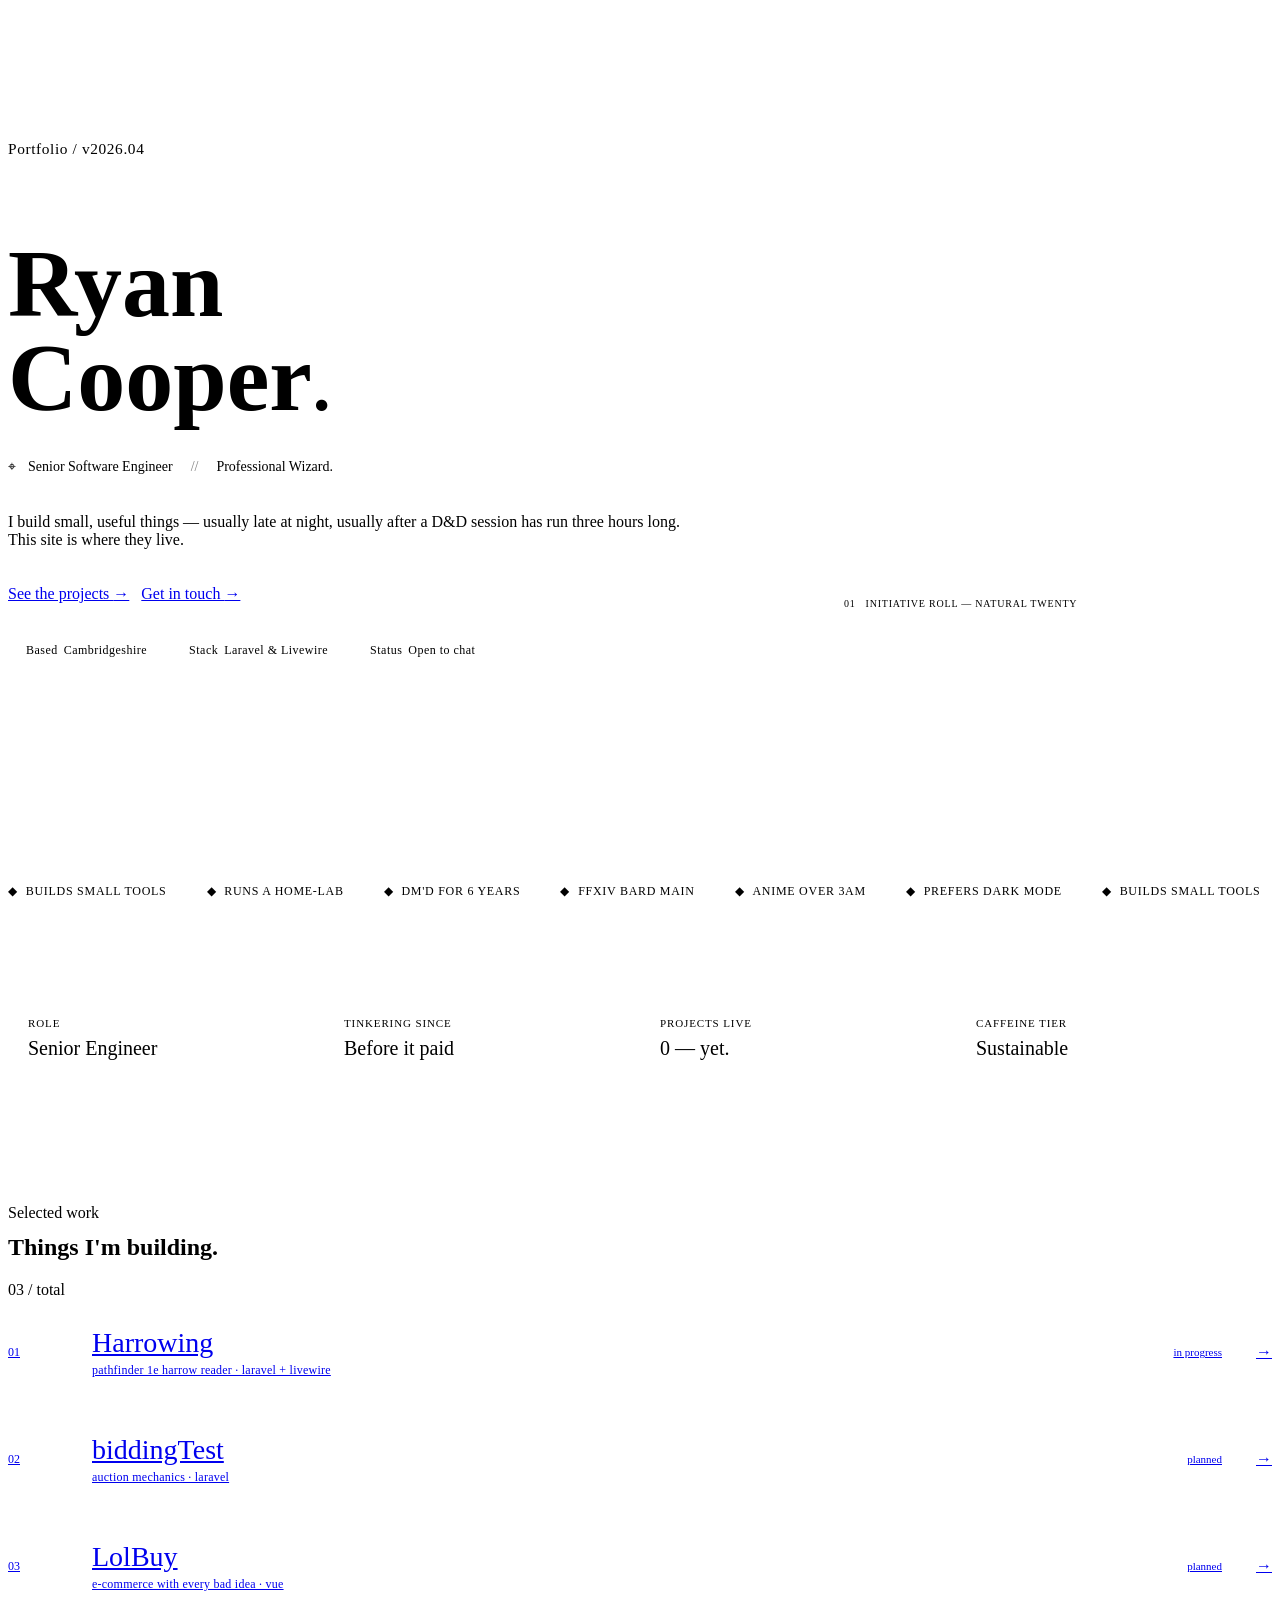
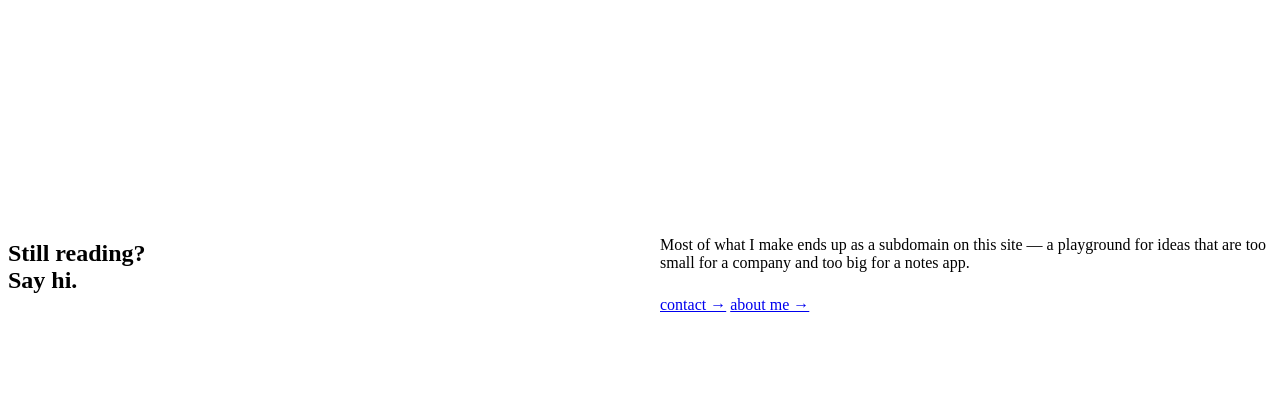
==== index.html @ 0d0686a1 "initial commit" ====
<!doctype html>
<html lang="en">
<head>
<meta charset="utf-8" />
<meta name="viewport" content="width=device-width, initial-scale=1" />
<title>Ryan Cooper — Senior Software Engineer</title>
<link rel="preconnect" href="https://fonts.googleapis.com">
<link rel="preconnect" href="https://fonts.gstatic.com" crossorigin>
<link href="https://fonts.googleapis.com/css2?family=Space+Grotesk:wght@400;500;600&family=Inter:wght@300;400;500&family=JetBrains+Mono:wght@300;400;500&family=Instrument+Serif&family=DM+Sans:wght@400;500;600&display=swap" rel="stylesheet">
<link rel="stylesheet" href="assets/styles.css" />
<style>
  /* ---------- Hero ---------- */
  .hero {
    position: relative;
    padding-top: 40px;
    padding-bottom: 80px;
    min-height: 78vh;
    display: grid;
    grid-template-columns: 1.3fr 1fr;
    gap: 64px;
    align-items: center;
    border-top: 0;
  }
  @media (max-width: 900px) {
    .hero { grid-template-columns: 1fr; gap: 32px; min-height: auto; }
  }
  .hero-copy .line-one {
    display: block;
    font-size: clamp(14px, 1.2vw, 16px);
    font-family: var(--font-mono);
    color: var(--fg-mute);
    margin-bottom: 16px;
    letter-spacing: 0.04em;
  }
  .hero h1 {
    font-size: clamp(48px, 7.5vw, 104px);
    line-height: 0.98;
    margin-bottom: 24px;
  }
  .hero h1 .accent { color: var(--accent); font-style: italic; font-weight: 400; }
  .hero .tag-line {
    font-family: var(--font-mono);
    font-size: 14px;
    color: var(--fg-dim);
    margin-bottom: 28px;
    padding: 10px 0;
    border-top: 1px solid var(--line-soft);
    border-bottom: 1px solid var(--line-soft);
    display: flex;
    gap: 12px;
    align-items: center;
  }
  .hero .tag-line::before {
    content: "⌖";
    color: var(--accent);
  }
  .hero .meta {
    display: flex;
    gap: 24px;
    flex-wrap: wrap;
    font-family: var(--font-mono);
    font-size: 12px;
    color: var(--fg-mute);
    letter-spacing: 0.04em;
    margin-top: 40px;
  }
  .hero .meta span { display: flex; gap: 6px; }
  .hero .meta span em { color: var(--fg); font-style: normal; }
  .hero .meta span::before {
    content: "";
    width: 6px;
    height: 6px;
    background: var(--accent);
    border-radius: 50%;
    align-self: center;
    margin-right: 6px;
  }

  .hero-cta { display: flex; gap: 12px; margin-top: 36px; flex-wrap: wrap; }

  /* ---------- Hero art stage ---------- */
  .hero-art {
    position: relative;
    aspect-ratio: 1 / 1;
    width: 100%;
    max-width: 440px;
    justify-self: end;
    border: 1px solid var(--line-soft);
    background:
      repeating-linear-gradient(0deg, transparent 0 39px, var(--line-soft) 39px 40px),
      repeating-linear-gradient(90deg, transparent 0 39px, var(--line-soft) 39px 40px);
  }
  @media (max-width: 900px) {
    .hero-art { justify-self: start; max-width: 360px; }
  }
  .hero-art .corner {
    position: absolute;
    width: 12px; height: 12px;
    border: 1px solid var(--accent);
  }
  .hero-art .corner.tl { top: -1px; left: -1px; border-right: 0; border-bottom: 0; }
  .hero-art .corner.tr { top: -1px; right: -1px; border-left: 0; border-bottom: 0; }
  .hero-art .corner.bl { bottom: -1px; left: -1px; border-right: 0; border-top: 0; }
  .hero-art .corner.br { bottom: -1px; right: -1px; border-left: 0; border-top: 0; }
  .hero-art svg { width: 100%; height: 100%; display: block; }
  .hero-art .art-label {
    position: absolute;
    bottom: 10px; left: 12px;
    font-family: var(--font-mono);
    font-size: 10px;
    color: var(--fg-mute);
    letter-spacing: 0.08em;
    text-transform: uppercase;
  }
  .hero-art .art-label em { color: var(--accent); font-style: normal; }

  /* ---------- Snippet strip ---------- */
  .strip {
    display: flex;
    gap: 0;
    margin-top: 40px;
    border-top: 1px solid var(--line-soft);
    border-bottom: 1px solid var(--line-soft);
    overflow: hidden;
    position: relative;
  }
  .strip-track {
    display: flex;
    gap: 40px;
    padding: 14px 0;
    animation: scroll 40s linear infinite;
    font-family: var(--font-mono);
    font-size: 12px;
    color: var(--fg-mute);
    letter-spacing: 0.06em;
    text-transform: uppercase;
    white-space: nowrap;
  }
  .strip-track span em {
    color: var(--accent);
    font-style: normal;
    margin-right: 8px;
  }
  @keyframes scroll {
    from { transform: translateX(0); }
    to { transform: translateX(-50%); }
  }

  /* ---------- Summary grid ---------- */
  .summary {
    display: grid;
    grid-template-columns: repeat(4, 1fr);
    gap: 0;
    margin-top: 80px;
    border-top: 1px solid var(--line-soft);
  }
  @media (max-width: 800px) {
    .summary { grid-template-columns: repeat(2, 1fr); }
  }
  .summary-cell {
    padding: 24px 20px;
    border-right: 1px solid var(--line-soft);
  }
  .summary-cell:last-child { border-right: 0; }
  @media (max-width: 800px) {
    .summary-cell:nth-child(2) { border-right: 0; }
    .summary-cell:nth-child(1), .summary-cell:nth-child(2) { border-bottom: 1px solid var(--line-soft); }
  }
  .summary-cell .k {
    font-family: var(--font-mono);
    font-size: 11px;
    color: var(--fg-mute);
    letter-spacing: 0.08em;
    text-transform: uppercase;
    margin-bottom: 8px;
  }
  .summary-cell .v {
    font-family: var(--font-display);
    font-size: 20px;
    color: var(--fg);
  }
  .summary-cell .v em { color: var(--accent); font-style: normal; }

  /* ---------- Featured projects teaser ---------- */
  .featured { margin-top: 120px; }
  .project-row {
    display: grid;
    grid-template-columns: 60px 1fr auto auto;
    gap: 24px;
    align-items: center;
    padding: 28px 0;
    border-top: 1px solid var(--line-soft);
    transition: padding 0.25s, background 0.25s;
    cursor: pointer;
  }
  .project-row:last-child { border-bottom: 1px solid var(--line-soft); }
  .project-row:hover { padding-left: 12px; padding-right: 12px; background: var(--bg-elev); }
  .project-row .num {
    font-family: var(--font-mono);
    font-size: 12px;
    color: var(--fg-mute);
  }
  .project-row .title {
    font-family: var(--font-display);
    font-size: clamp(20px, 2.4vw, 28px);
    font-weight: 500;
    color: var(--fg);
  }
  .project-row .title small {
    display: block;
    font-family: var(--font-mono);
    font-size: 12px;
    color: var(--fg-mute);
    font-weight: 400;
    margin-top: 4px;
    letter-spacing: 0.02em;
  }
  .project-row .status {
    font-family: var(--font-mono);
    font-size: 11px;
    color: var(--fg-dim);
    padding: 4px 10px;
    border: 1px solid var(--line);
  }
  .project-row .status.live { color: var(--accent); border-color: var(--accent); }
  .project-row .arrow {
    font-family: var(--font-mono);
    color: var(--fg-mute);
    transition: transform 0.2s, color 0.2s;
  }
  .project-row:hover .arrow { color: var(--accent); transform: translateX(6px); }
  @media (max-width: 700px) {
    .project-row { grid-template-columns: 40px 1fr; }
    .project-row .status, .project-row .arrow { display: none; }
  }

  /* ---------- Closing ---------- */
  .closer {
    margin-top: 120px;
    padding: 80px 0;
    border-top: 1px solid var(--line-soft);
    display: grid;
    grid-template-columns: 1fr 1fr;
    gap: 40px;
    align-items: end;
  }
  @media (max-width: 700px) { .closer { grid-template-columns: 1fr; } }
  .closer h2 { max-width: 14ch; }
  .closer .right { color: var(--fg-dim); }
  .closer .right p { margin-bottom: 24px; }

  /* ---------- Cursor dice follower ---------- */
  .cursor-dice {
    position: fixed;
    pointer-events: none;
    width: 32px; height: 32px;
    z-index: 40;
    opacity: 0;
    transition: opacity 0.3s;
    mix-blend-mode: difference;
  }
  .cursor-dice.visible { opacity: 0.8; }
</style>
</head>
<body>

<div id="nav-slot"></div>

<main class="shell">
  <section class="hero">
    <div class="hero-copy">
      <span class="line-one">Portfolio / v2026.04</span>
      <h1>
        Ryan<br/>
        Cooper<span class="accent">.</span>
      </h1>
      <div class="tag-line">
        Senior Software Engineer <span style="opacity:0.5; margin: 0 6px;">//</span> Professional Wizard.
      </div>
      <p class="lead">
        I build small, useful things — usually late at night, usually after a D&amp;D session
        has run three hours long. This site is where they live.
      </p>
      <div class="hero-cta">
        <a href="projects.html" class="btn primary">
          See the projects <span class="arrow">→</span>
        </a>
        <a href="contact.html" class="btn">
          Get in touch <span class="arrow">→</span>
        </a>
      </div>

      <div class="meta">
        <span>Based <em>Cambridgeshire</em></span>
        <span>Stack <em>Laravel &amp; Livewire</em></span>
        <span>Status <em>Open to chat</em></span>
      </div>
    </div>

    <div class="hero-art" id="hero-art">
      <span class="corner tl"></span><span class="corner tr"></span>
      <span class="corner bl"></span><span class="corner br"></span>
      <svg viewBox="0 0 400 400" id="hero-svg"></svg>
      <div class="art-label">
        <em>01</em> &nbsp; initiative roll — natural twenty
      </div>
    </div>
  </section>

  <div class="strip">
    <div class="strip-track">
      <span><em>◆</em>Builds small tools</span>
      <span><em>◆</em>Runs a home-lab</span>
      <span><em>◆</em>DM'd for 6 years</span>
      <span><em>◆</em>FFXIV bard main</span>
      <span><em>◆</em>Anime over 3AM</span>
      <span><em>◆</em>Prefers dark mode</span>
      <span><em>◆</em>Builds small tools</span>
      <span><em>◆</em>Runs a home-lab</span>
      <span><em>◆</em>DM'd for 6 years</span>
      <span><em>◆</em>FFXIV bard main</span>
      <span><em>◆</em>Anime over 3AM</span>
      <span><em>◆</em>Prefers dark mode</span>
    </div>
  </div>

  <div class="summary">
    <div class="summary-cell">
      <div class="k">Role</div>
      <div class="v">Senior Engineer</div>
    </div>
    <div class="summary-cell">
      <div class="k">Tinkering since</div>
      <div class="v">Before it paid</div>
    </div>
    <div class="summary-cell">
      <div class="k">Projects live</div>
      <div class="v"><em>0</em> — yet.</div>
    </div>
    <div class="summary-cell">
      <div class="k">Caffeine tier</div>
      <div class="v">Sustainable</div>
    </div>
  </div>

  <div class="featured">
    <div class="section-head">
      <div>
        <span class="kicker">Selected work</span>
        <h2 style="margin-top: 12px;">Things I'm building.</h2>
      </div>
      <div class="index">03 / total</div>
    </div>

    <a href="projects.html#harrowing" class="project-row">
      <div class="num">01</div>
      <div class="title">Harrowing<small>pathfinder 1e harrow reader · laravel + livewire</small></div>
      <div class="status">in progress</div>
      <div class="arrow">→</div>
    </a>
    <a href="projects.html#bidding" class="project-row">
      <div class="num">02</div>
      <div class="title">biddingTest<small>auction mechanics · laravel</small></div>
      <div class="status">planned</div>
      <div class="arrow">→</div>
    </a>
    <a href="projects.html#lolbuy" class="project-row">
      <div class="num">03</div>
      <div class="title">LolBuy<small>e-commerce with every bad idea · vue</small></div>
      <div class="status">planned</div>
      <div class="arrow">→</div>
    </a>
  </div>

  <div class="closer">
    <h2>Still reading? Say hi.</h2>
    <div class="right">
      <p>
        Most of what I make ends up as a subdomain on this site — a playground for ideas
        that are too small for a company and too big for a notes app.
      </p>
      <div class="row">
        <a href="contact.html" class="btn">contact →</a>
        <a href="about.html" class="btn">about me →</a>
      </div>
    </div>
  </div>
</main>

<div id="footer-slot"></div>

<aside id="tweaks-panel" class="tweaks" aria-label="Tweaks"></aside>
<div id="cursor-dice" class="cursor-dice"></div>

<script src="assets/shared.js"></script>
<script src="assets/hero.js"></script>
<script>
  mountLayout('home');
</script>
</body>
</html>
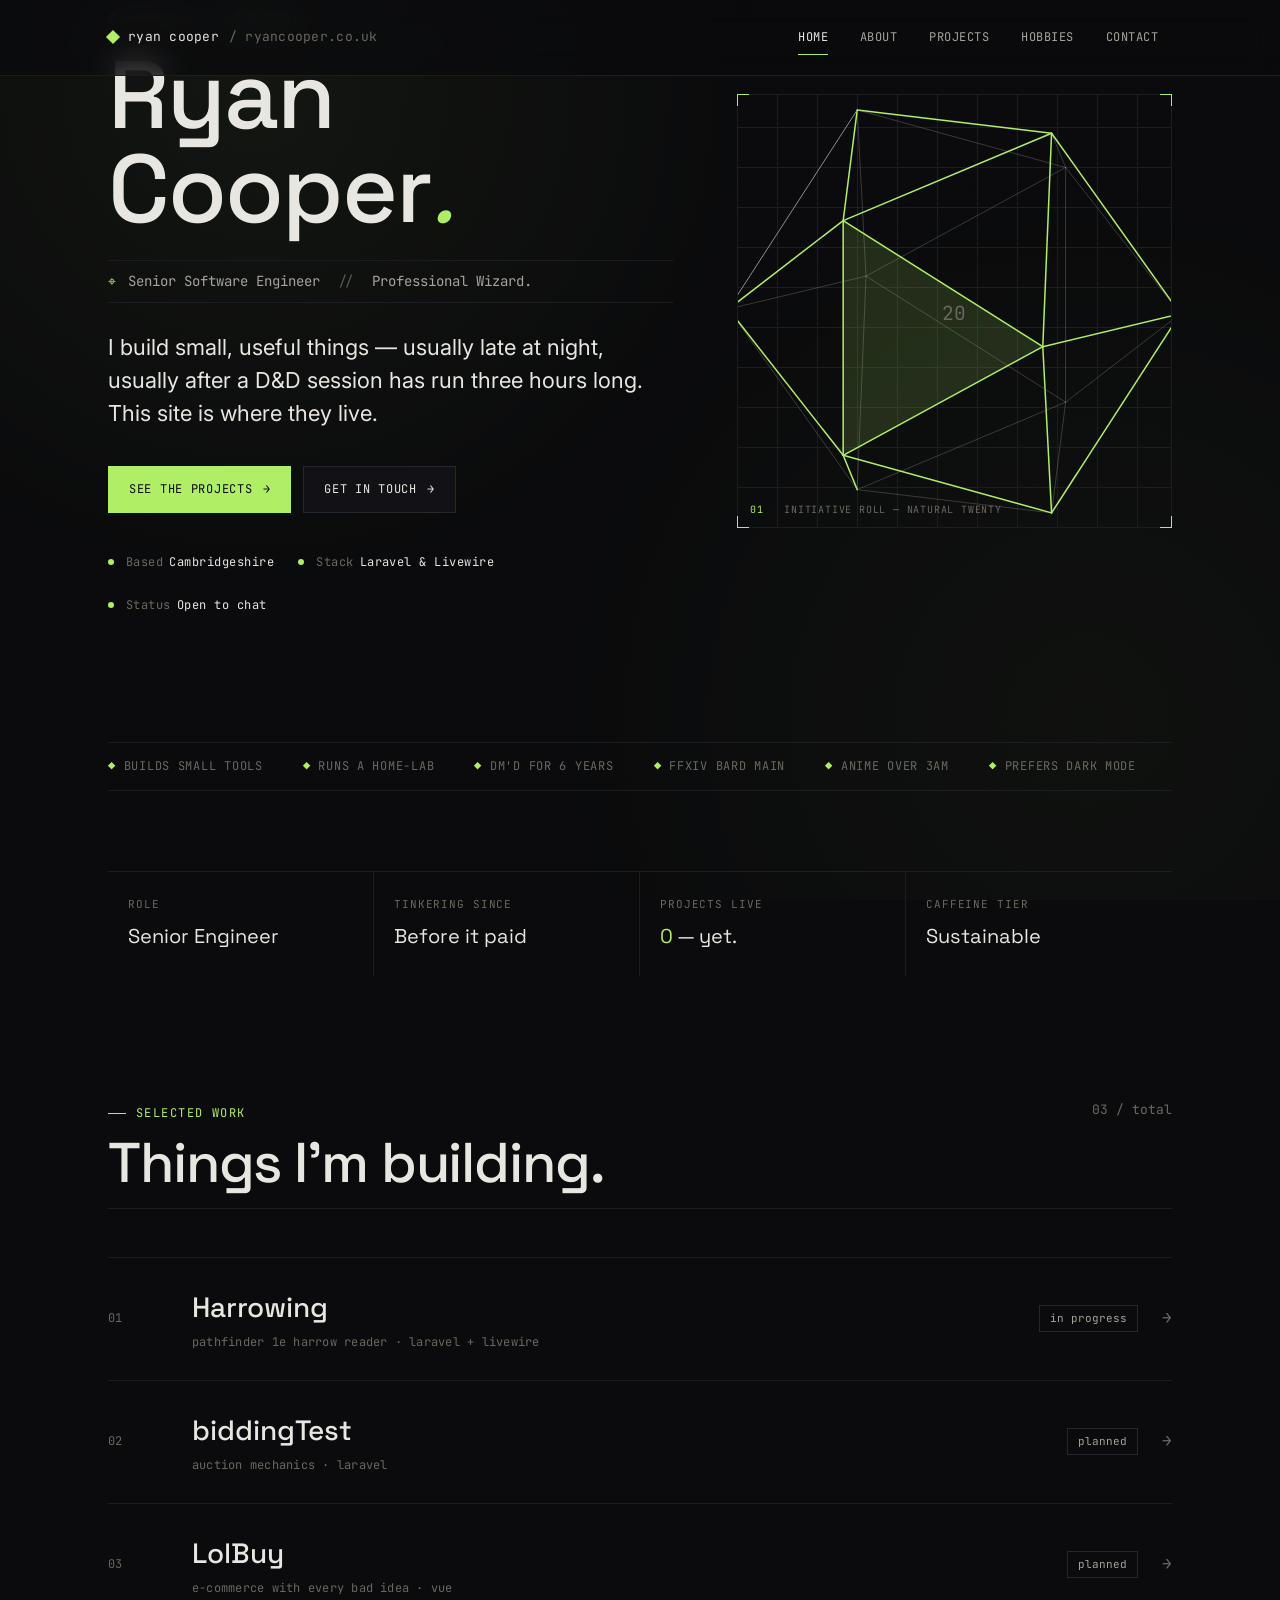
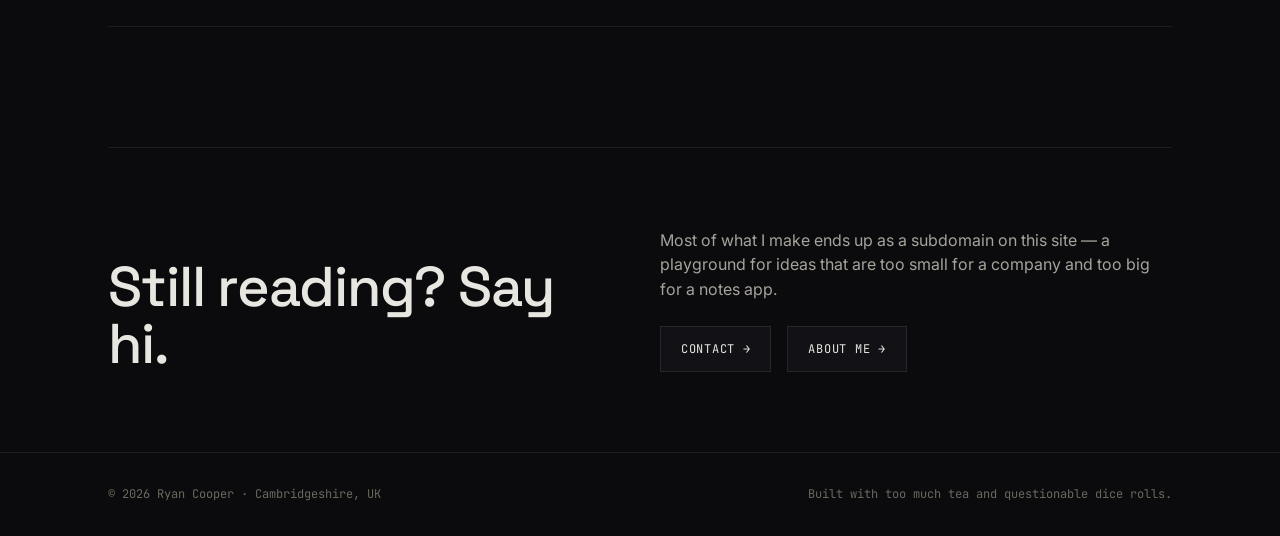
==== commit 0270f1dd: "removing configurable mess and tweaking paths" ====
--- a/index.html
+++ b/index.html
@@ -6,10 +6,9 @@
 <title>Ryan Cooper — Senior Software Engineer</title>
 <link rel="preconnect" href="https://fonts.googleapis.com">
 <link rel="preconnect" href="https://fonts.gstatic.com" crossorigin>
-<link href="https://fonts.googleapis.com/css2?family=Space+Grotesk:wght@400;500;600&family=Inter:wght@300;400;500&family=JetBrains+Mono:wght@300;400;500&family=Instrument+Serif&family=DM+Sans:wght@400;500;600&display=swap" rel="stylesheet">
-<link rel="stylesheet" href="assets/styles.css" />
+<link href="https://fonts.googleapis.com/css2?family=Space+Grotesk:wght@400;500;600&family=Inter:wght@300;400;500&family=JetBrains+Mono:wght@300;400;500&display=swap" rel="stylesheet">
+<link rel="stylesheet" href="styles.css" />
 <style>
-  /* ---------- Hero ---------- */
   .hero {
     position: relative;
     padding-top: 40px;
@@ -78,7 +77,6 @@
 
   .hero-cta { display: flex; gap: 12px; margin-top: 36px; flex-wrap: wrap; }
 
-  /* ---------- Hero art stage ---------- */
   .hero-art {
     position: relative;
     aspect-ratio: 1 / 1;
@@ -114,7 +112,6 @@
   }
   .hero-art .art-label em { color: var(--accent); font-style: normal; }
 
-  /* ---------- Snippet strip ---------- */
   .strip {
     display: flex;
     gap: 0;
@@ -146,7 +143,6 @@
     to { transform: translateX(-50%); }
   }
 
-  /* ---------- Summary grid ---------- */
   .summary {
     display: grid;
     grid-template-columns: repeat(4, 1fr);
@@ -181,7 +177,6 @@
   }
   .summary-cell .v em { color: var(--accent); font-style: normal; }
 
-  /* ---------- Featured projects teaser ---------- */
   .featured { margin-top: 120px; }
   .project-row {
     display: grid;
@@ -234,7 +229,6 @@
     .project-row .status, .project-row .arrow { display: none; }
   }
 
-  /* ---------- Closing ---------- */
   .closer {
     margin-top: 120px;
     padding: 80px 0;
@@ -249,7 +243,6 @@
   .closer .right { color: var(--fg-dim); }
   .closer .right p { margin-bottom: 24px; }
 
-  /* ---------- Cursor dice follower ---------- */
   .cursor-dice {
     position: fixed;
     pointer-events: none;
@@ -389,11 +382,10 @@
 
 <div id="footer-slot"></div>
 
-<aside id="tweaks-panel" class="tweaks" aria-label="Tweaks"></aside>
 <div id="cursor-dice" class="cursor-dice"></div>
 
-<script src="assets/shared.js"></script>
-<script src="assets/hero.js"></script>
+<script src="shared.js"></script>
+<script src="hero.js"></script>
 <script>
   mountLayout('home');
 </script>
--- a/styles.css
+++ b/styles.css
@@ -0,0 +1,258 @@
+:root {
+  --bg: #0b0b0d;
+  --bg-elev: #121216;
+  --bg-elev-2: #17171c;
+  --line: #26262d;
+  --line-soft: #1c1c22;
+  --fg: #e8e6e1;
+  --fg-dim: #a6a39c;
+  --fg-mute: #6b685f;
+  --accent: oklch(0.88 0.18 130);
+  --accent-ink: #0b0b0d;
+  --accent-soft: oklch(0.88 0.18 130 / 0.15);
+
+  --font-display: "Space Grotesk", ui-sans-serif, system-ui, sans-serif;
+  --font-body: "Inter", ui-sans-serif, system-ui, sans-serif;
+  --font-mono: "JetBrains Mono", ui-monospace, "SF Mono", Menlo, monospace;
+
+  --maxw: 1160px;
+  --pad: clamp(20px, 4vw, 48px);
+  --radius: 4px;
+}
+
+* { box-sizing: border-box; margin: 0; padding: 0; }
+html, body { background: var(--bg); color: var(--fg); }
+body {
+  font-family: var(--font-body);
+  font-size: 16px;
+  line-height: 1.55;
+  -webkit-font-smoothing: antialiased;
+  text-rendering: optimizeLegibility;
+  min-height: 100vh;
+  overflow-x: hidden;
+}
+
+::selection { background: var(--accent); color: var(--accent-ink); }
+
+a { color: inherit; text-decoration: none; }
+
+body::before {
+  content: "";
+  position: fixed;
+  inset: 0;
+  pointer-events: none;
+  z-index: 0;
+  background-image:
+    radial-gradient(circle at 20% 10%, oklch(0.88 0.18 130 / 0.05), transparent 40%),
+    radial-gradient(circle at 85% 80%, oklch(0.88 0.18 130 / 0.03), transparent 45%);
+}
+
+.shell {
+  position: relative;
+  z-index: 1;
+  max-width: var(--maxw);
+  margin: 0 auto;
+  padding: 0 var(--pad);
+}
+
+main { padding-top: 120px; padding-bottom: 160px; }
+
+.nav {
+  position: fixed;
+  top: 0;
+  left: 0;
+  right: 0;
+  z-index: 50;
+  backdrop-filter: blur(14px);
+  -webkit-backdrop-filter: blur(14px);
+  background: rgba(11, 11, 13, 0.72);
+  border-bottom: 1px solid var(--line-soft);
+}
+.nav-inner {
+  max-width: var(--maxw);
+  margin: 0 auto;
+  padding: 18px var(--pad);
+  display: flex;
+  align-items: center;
+  justify-content: space-between;
+  gap: 24px;
+}
+.brand {
+  font-family: var(--font-mono);
+  font-size: 13px;
+  letter-spacing: 0.02em;
+  display: flex;
+  align-items: center;
+  gap: 10px;
+}
+.brand-mark {
+  width: 10px;
+  height: 10px;
+  background: var(--accent);
+  transform: rotate(45deg);
+  display: inline-block;
+}
+.brand-name { color: var(--fg); }
+.brand-domain { color: var(--fg-mute); }
+
+.nav-links {
+  display: flex;
+  align-items: center;
+  gap: 4px;
+}
+.nav-links a {
+  font-family: var(--font-mono);
+  font-size: 12px;
+  letter-spacing: 0.04em;
+  text-transform: uppercase;
+  padding: 10px 14px;
+  color: var(--fg-dim);
+  border-radius: 2px;
+  position: relative;
+  transition: color 0.18s;
+}
+.nav-links a:hover { color: var(--fg); }
+.nav-links a.active { color: var(--fg); }
+.nav-links a.active::after {
+  content: "";
+  position: absolute;
+  bottom: 2px;
+  left: 14px;
+  right: 14px;
+  height: 1px;
+  background: var(--accent);
+}
+
+.kicker {
+  font-family: var(--font-mono);
+  font-size: 12px;
+  letter-spacing: 0.12em;
+  text-transform: uppercase;
+  color: var(--accent);
+  display: inline-flex;
+  align-items: center;
+  gap: 10px;
+}
+.kicker::before {
+  content: "";
+  width: 18px;
+  height: 1px;
+  background: var(--accent);
+  display: inline-block;
+}
+
+h1, h2, h3 {
+  font-family: var(--font-display);
+  font-weight: 500;
+  letter-spacing: -0.02em;
+  line-height: 1.02;
+  color: var(--fg);
+}
+h1 { font-size: clamp(48px, 8vw, 96px); }
+h2 { font-size: clamp(32px, 4.5vw, 56px); }
+h3 { font-size: clamp(20px, 2.2vw, 24px); letter-spacing: -0.01em; }
+
+p { color: var(--fg-dim); max-width: 62ch; }
+p.lead { color: var(--fg); font-size: clamp(18px, 2vw, 22px); line-height: 1.5; max-width: 56ch; }
+
+.mono { font-family: var(--font-mono); }
+
+section { padding: 120px 0; border-top: 1px solid var(--line-soft); }
+section:first-of-type { border-top: 0; padding-top: 0; }
+
+.section-head {
+  display: flex;
+  align-items: baseline;
+  justify-content: space-between;
+  gap: 24px;
+  margin-bottom: 48px;
+  padding-bottom: 16px;
+  border-bottom: 1px solid var(--line-soft);
+}
+.section-head .index {
+  font-family: var(--font-mono);
+  font-size: 13px;
+  color: var(--fg-mute);
+}
+
+.btn {
+  display: inline-flex;
+  align-items: center;
+  gap: 10px;
+  padding: 13px 20px;
+  font-family: var(--font-mono);
+  font-size: 12px;
+  letter-spacing: 0.06em;
+  text-transform: uppercase;
+  border: 1px solid var(--line);
+  background: var(--bg-elev);
+  color: var(--fg);
+  cursor: pointer;
+  transition: border-color 0.18s, background 0.18s, color 0.18s, transform 0.18s;
+}
+.btn:hover {
+  border-color: var(--accent);
+  color: var(--accent);
+  transform: translateY(-1px);
+}
+.btn.primary {
+  background: var(--accent);
+  color: var(--accent-ink);
+  border-color: var(--accent);
+}
+.btn.primary:hover {
+  background: transparent;
+  color: var(--accent);
+}
+.btn .arrow {
+  display: inline-block;
+  transition: transform 0.2s;
+}
+.btn:hover .arrow { transform: translateX(3px); }
+
+footer {
+  border-top: 1px solid var(--line-soft);
+  padding: 32px 0;
+  font-family: var(--font-mono);
+  font-size: 12px;
+  color: var(--fg-mute);
+}
+.footer-inner {
+  max-width: var(--maxw);
+  margin: 0 auto;
+  padding: 0 var(--pad);
+  display: flex;
+  justify-content: space-between;
+  flex-wrap: wrap;
+  gap: 16px;
+}
+
+.row { display: flex; gap: 16px; align-items: center; flex-wrap: wrap; }
+.col { display: flex; flex-direction: column; gap: 16px; }
+.spacer-sm { height: 16px; }
+.spacer-md { height: 32px; }
+.spacer-lg { height: 64px; }
+
+.tag {
+  font-family: var(--font-mono);
+  font-size: 11px;
+  letter-spacing: 0.04em;
+  padding: 4px 8px;
+  border: 1px solid var(--line);
+  color: var(--fg-dim);
+  border-radius: 2px;
+  display: inline-block;
+}
+
+.divider {
+  height: 1px;
+  background: var(--line-soft);
+  margin: 24px 0;
+}
+
+@media (max-width: 700px) {
+  .nav-links a { padding: 8px 10px; font-size: 11px; }
+  .brand-domain { display: none; }
+  main { padding-top: 88px; padding-bottom: 80px; }
+  section { padding: 64px 0; }
+}
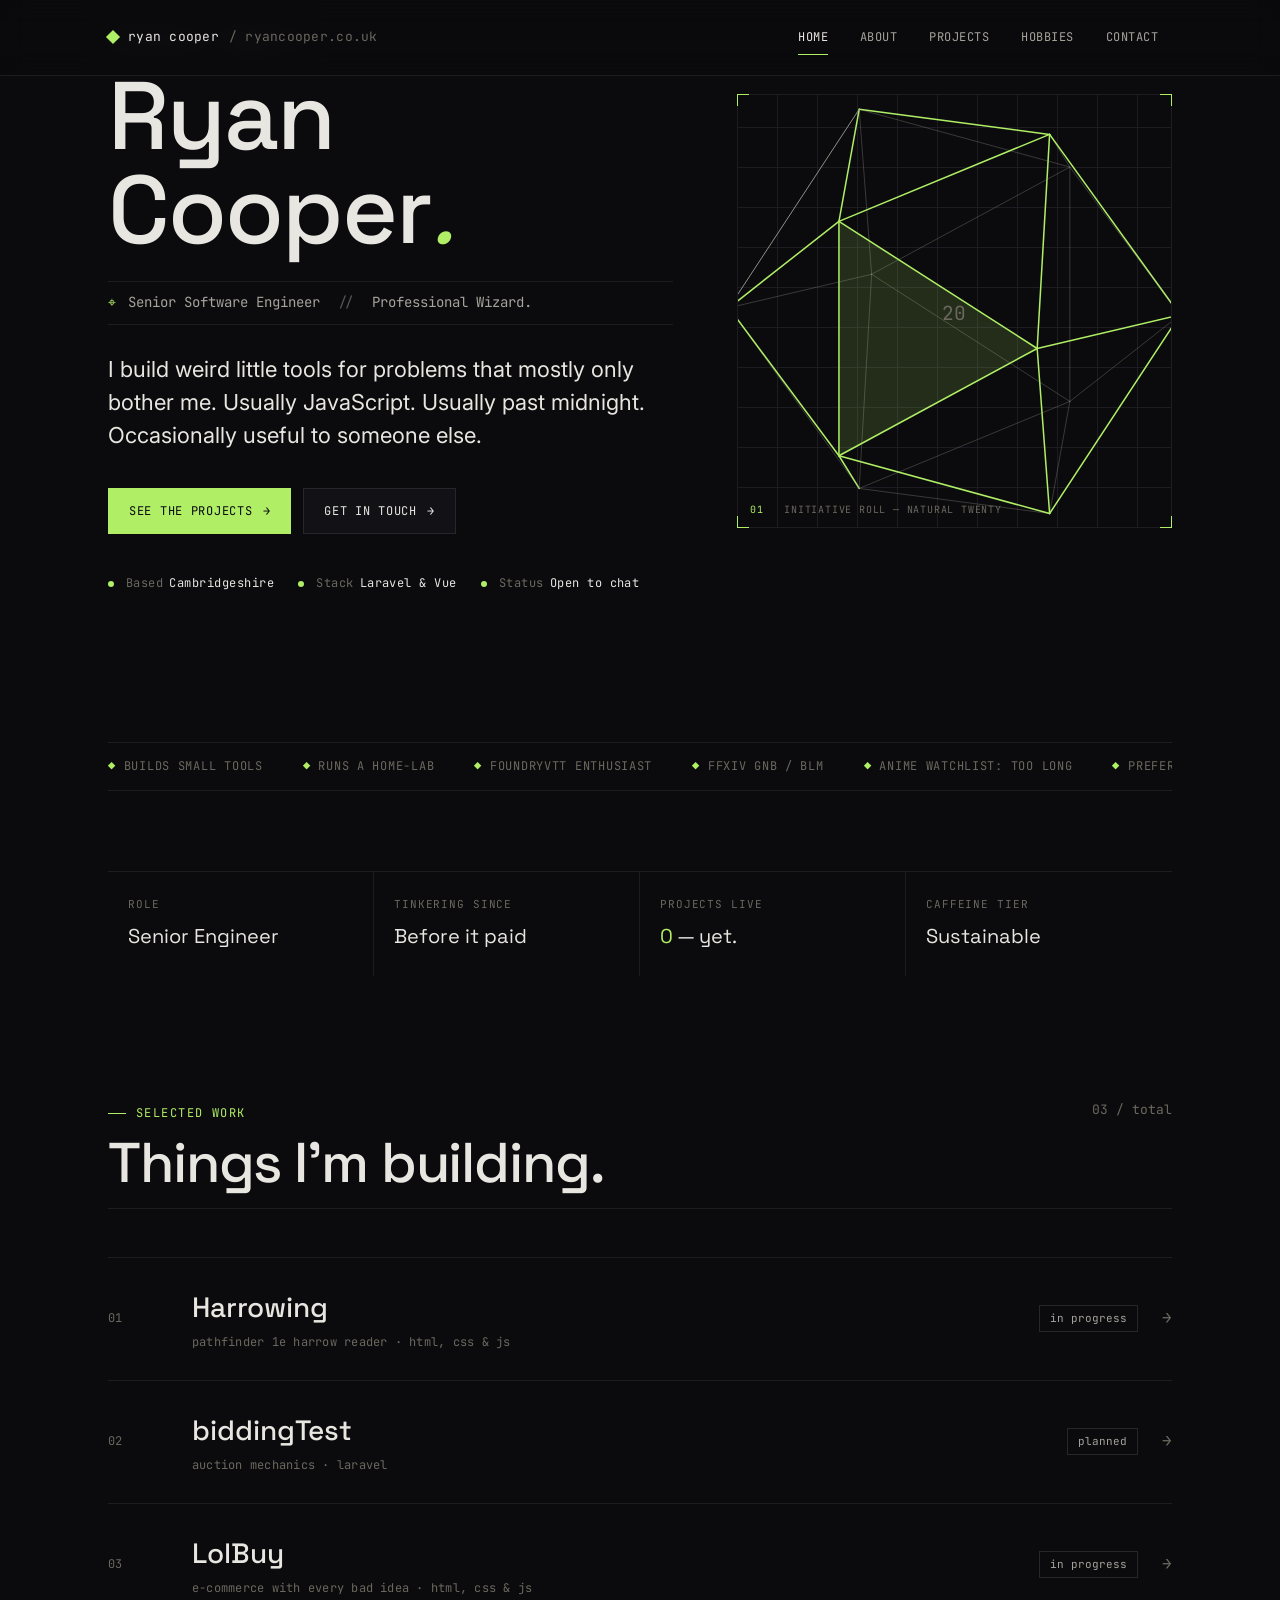
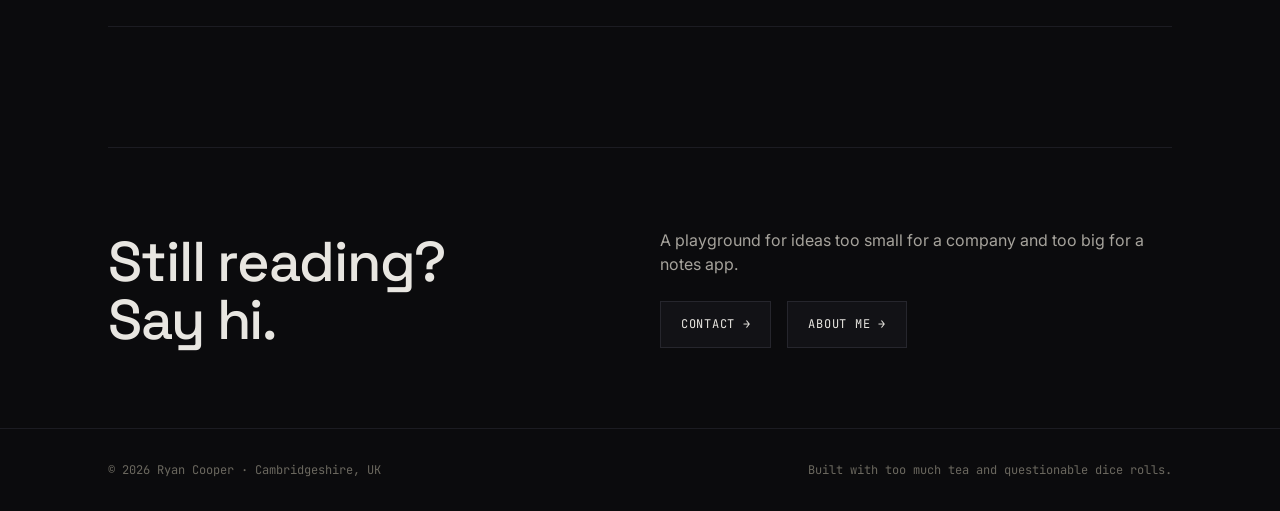
==== commit 8239230b: "tweaks and changes" ====
--- a/index.html
+++ b/index.html
@@ -271,8 +271,8 @@
         Senior Software Engineer <span style="opacity:0.5; margin: 0 6px;">//</span> Professional Wizard.
       </div>
       <p class="lead">
-        I build small, useful things — usually late at night, usually after a D&amp;D session
-        has run three hours long. This site is where they live.
+        I build weird little tools for problems that mostly only bother me. Usually
+        JavaScript. Usually past midnight. Occasionally useful to someone else.
       </p>
       <div class="hero-cta">
         <a href="projects.html" class="btn primary">
@@ -285,7 +285,7 @@
 
       <div class="meta">
         <span>Based <em>Cambridgeshire</em></span>
-        <span>Stack <em>Laravel &amp; Livewire</em></span>
+        <span>Stack <em>Laravel &amp; Vue</em></span>
         <span>Status <em>Open to chat</em></span>
       </div>
     </div>
@@ -295,7 +295,7 @@
       <span class="corner bl"></span><span class="corner br"></span>
       <svg viewBox="0 0 400 400" id="hero-svg"></svg>
       <div class="art-label">
-        <em>01</em> &nbsp; initiative roll — natural twenty
+        <em>01</em> &nbsp; nat twenty — crit confirmed
       </div>
     </div>
   </section>
@@ -304,15 +304,15 @@
     <div class="strip-track">
       <span><em>◆</em>Builds small tools</span>
       <span><em>◆</em>Runs a home-lab</span>
-      <span><em>◆</em>DM'd for 6 years</span>
-      <span><em>◆</em>FFXIV bard main</span>
-      <span><em>◆</em>Anime over 3AM</span>
+      <span><em>◆</em>FoundryVTT Enthusiast</span>
+      <span><em>◆</em>FFXIV GNB / BLM</span>
+      <span><em>◆</em>Anime watchlist: too long</span>
       <span><em>◆</em>Prefers dark mode</span>
       <span><em>◆</em>Builds small tools</span>
       <span><em>◆</em>Runs a home-lab</span>
-      <span><em>◆</em>DM'd for 6 years</span>
-      <span><em>◆</em>FFXIV bard main</span>
-      <span><em>◆</em>Anime over 3AM</span>
+      <span><em>◆</em>FoundryVTT Enthusiast</span>
+      <span><em>◆</em>FFXIV GNB / BLM</span>
+      <span><em>◆</em>Anime watchlist: too long</span>
       <span><em>◆</em>Prefers dark mode</span>
     </div>
   </div>
@@ -347,7 +347,7 @@
 
     <a href="projects.html#harrowing" class="project-row">
       <div class="num">01</div>
-      <div class="title">Harrowing<small>pathfinder 1e harrow reader · laravel + livewire</small></div>
+      <div class="title">Harrowing<small>pathfinder 1e harrow reader · html, css &amp; js</small></div>
       <div class="status">in progress</div>
       <div class="arrow">→</div>
     </a>
@@ -359,18 +359,17 @@
     </a>
     <a href="projects.html#lolbuy" class="project-row">
       <div class="num">03</div>
-      <div class="title">LolBuy<small>e-commerce with every bad idea · vue</small></div>
-      <div class="status">planned</div>
+      <div class="title">LolBuy<small>e-commerce with every bad idea · html, css &amp; js</small></div>
+      <div class="status">in progress</div>
       <div class="arrow">→</div>
     </a>
   </div>
 
   <div class="closer">
-    <h2>Still reading? Say hi.</h2>
+    <h2>Still reading?<br/>Say hi.</h2>
     <div class="right">
       <p>
-        Most of what I make ends up as a subdomain on this site — a playground for ideas
-        that are too small for a company and too big for a notes app.
+        A playground for ideas too small for a company and too big for a notes app.
       </p>
       <div class="row">
         <a href="contact.html" class="btn">contact →</a>
--- a/styles.css
+++ b/styles.css
@@ -36,16 +36,6 @@
 
 a { color: inherit; text-decoration: none; }
 
-body::before {
-  content: "";
-  position: fixed;
-  inset: 0;
-  pointer-events: none;
-  z-index: 0;
-  background-image:
-    radial-gradient(circle at 20% 10%, oklch(0.88 0.18 130 / 0.05), transparent 40%),
-    radial-gradient(circle at 85% 80%, oklch(0.88 0.18 130 / 0.03), transparent 45%);
-}
 
 .shell {
   position: relative;
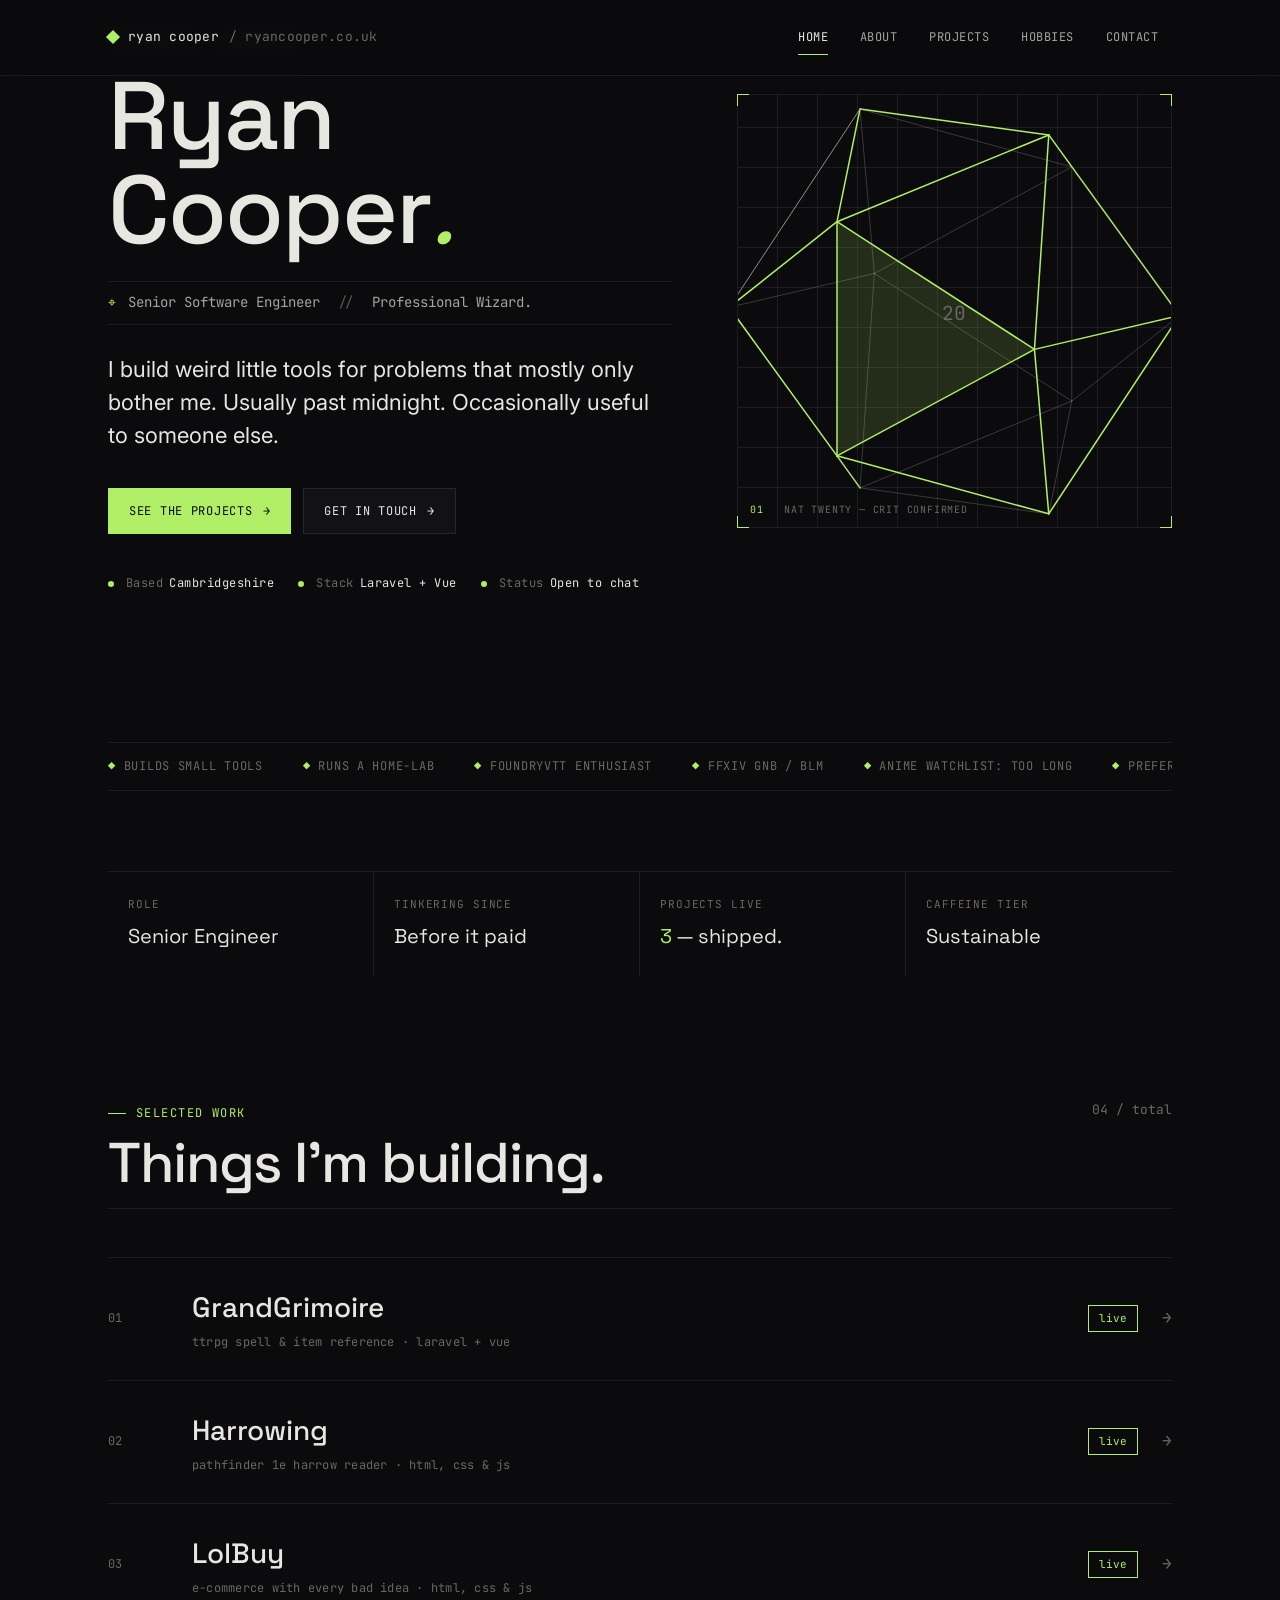
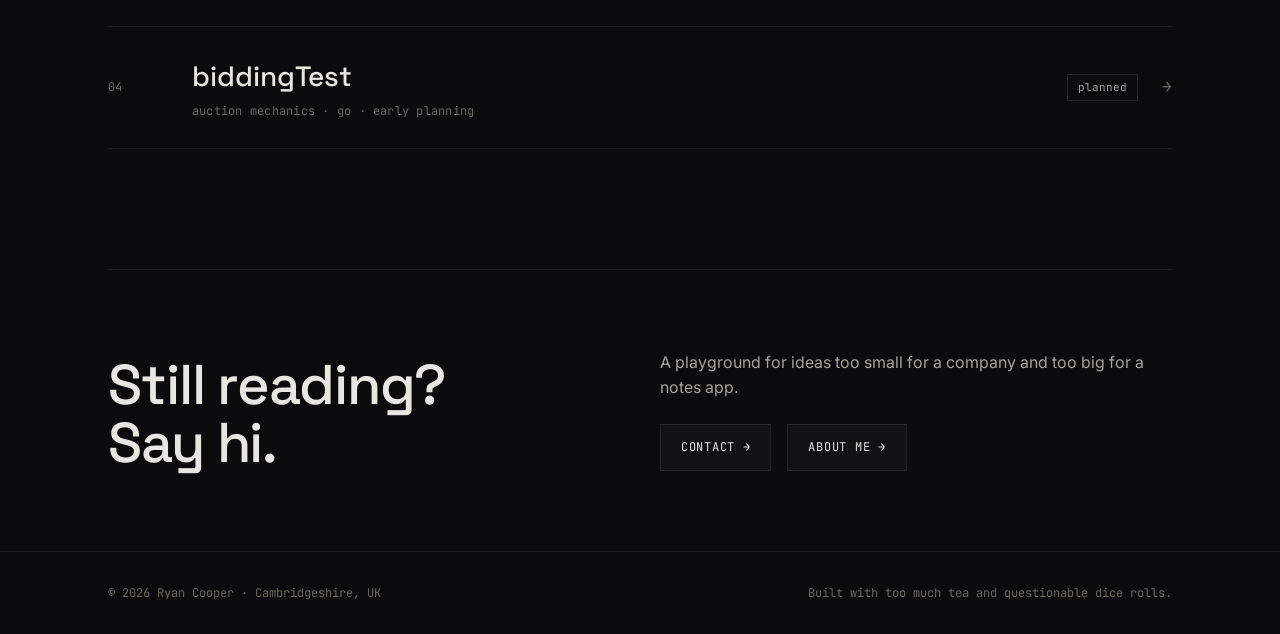
==== commit fee9e35c: "feat: updating details cv and settings" ====
--- a/index.html
+++ b/index.html
@@ -272,7 +272,7 @@
       </div>
       <p class="lead">
         I build weird little tools for problems that mostly only bother me. Usually
-        JavaScript. Usually past midnight. Occasionally useful to someone else.
+        past midnight. Occasionally useful to someone else.
       </p>
       <div class="hero-cta">
         <a href="projects.html" class="btn primary">
@@ -285,7 +285,7 @@
 
       <div class="meta">
         <span>Based <em>Cambridgeshire</em></span>
-        <span>Stack <em>Laravel &amp; Vue</em></span>
+        <span>Stack <em>Laravel + Vue</em></span>
         <span>Status <em>Open to chat</em></span>
       </div>
     </div>
@@ -328,7 +328,7 @@
     </div>
     <div class="summary-cell">
       <div class="k">Projects live</div>
-      <div class="v"><em>0</em> — yet.</div>
+      <div class="v"><em>3</em> — shipped.</div>
     </div>
     <div class="summary-cell">
       <div class="k">Caffeine tier</div>
@@ -342,25 +342,31 @@
         <span class="kicker">Selected work</span>
         <h2 style="margin-top: 12px;">Things I'm building.</h2>
       </div>
-      <div class="index">03 / total</div>
-    </div>
-
-    <a href="projects.html#harrowing" class="project-row">
+      <div class="index">04 / total</div>
+    </div>
+
+    <a href="projects.html#grandgrimoire" class="project-row">
       <div class="num">01</div>
-      <div class="title">Harrowing<small>pathfinder 1e harrow reader · html, css &amp; js</small></div>
-      <div class="status">in progress</div>
+      <div class="title">GrandGrimoire<small>ttrpg spell &amp; item reference · laravel + vue</small></div>
+      <div class="status live">live</div>
       <div class="arrow">→</div>
     </a>
-    <a href="projects.html#bidding" class="project-row">
+    <a href="projects.html#harrowing" class="project-row">
       <div class="num">02</div>
-      <div class="title">biddingTest<small>auction mechanics · laravel</small></div>
-      <div class="status">planned</div>
+      <div class="title">Harrowing<small>pathfinder 1e harrow reader · html, css &amp; js</small></div>
+      <div class="status live">live</div>
       <div class="arrow">→</div>
     </a>
     <a href="projects.html#lolbuy" class="project-row">
       <div class="num">03</div>
       <div class="title">LolBuy<small>e-commerce with every bad idea · html, css &amp; js</small></div>
-      <div class="status">in progress</div>
+      <div class="status live">live</div>
+      <div class="arrow">→</div>
+    </a>
+    <a href="projects.html#bidding" class="project-row">
+      <div class="num">04</div>
+      <div class="title">biddingTest<small>auction mechanics · go · early planning</small></div>
+      <div class="status">planned</div>
       <div class="arrow">→</div>
     </a>
   </div>
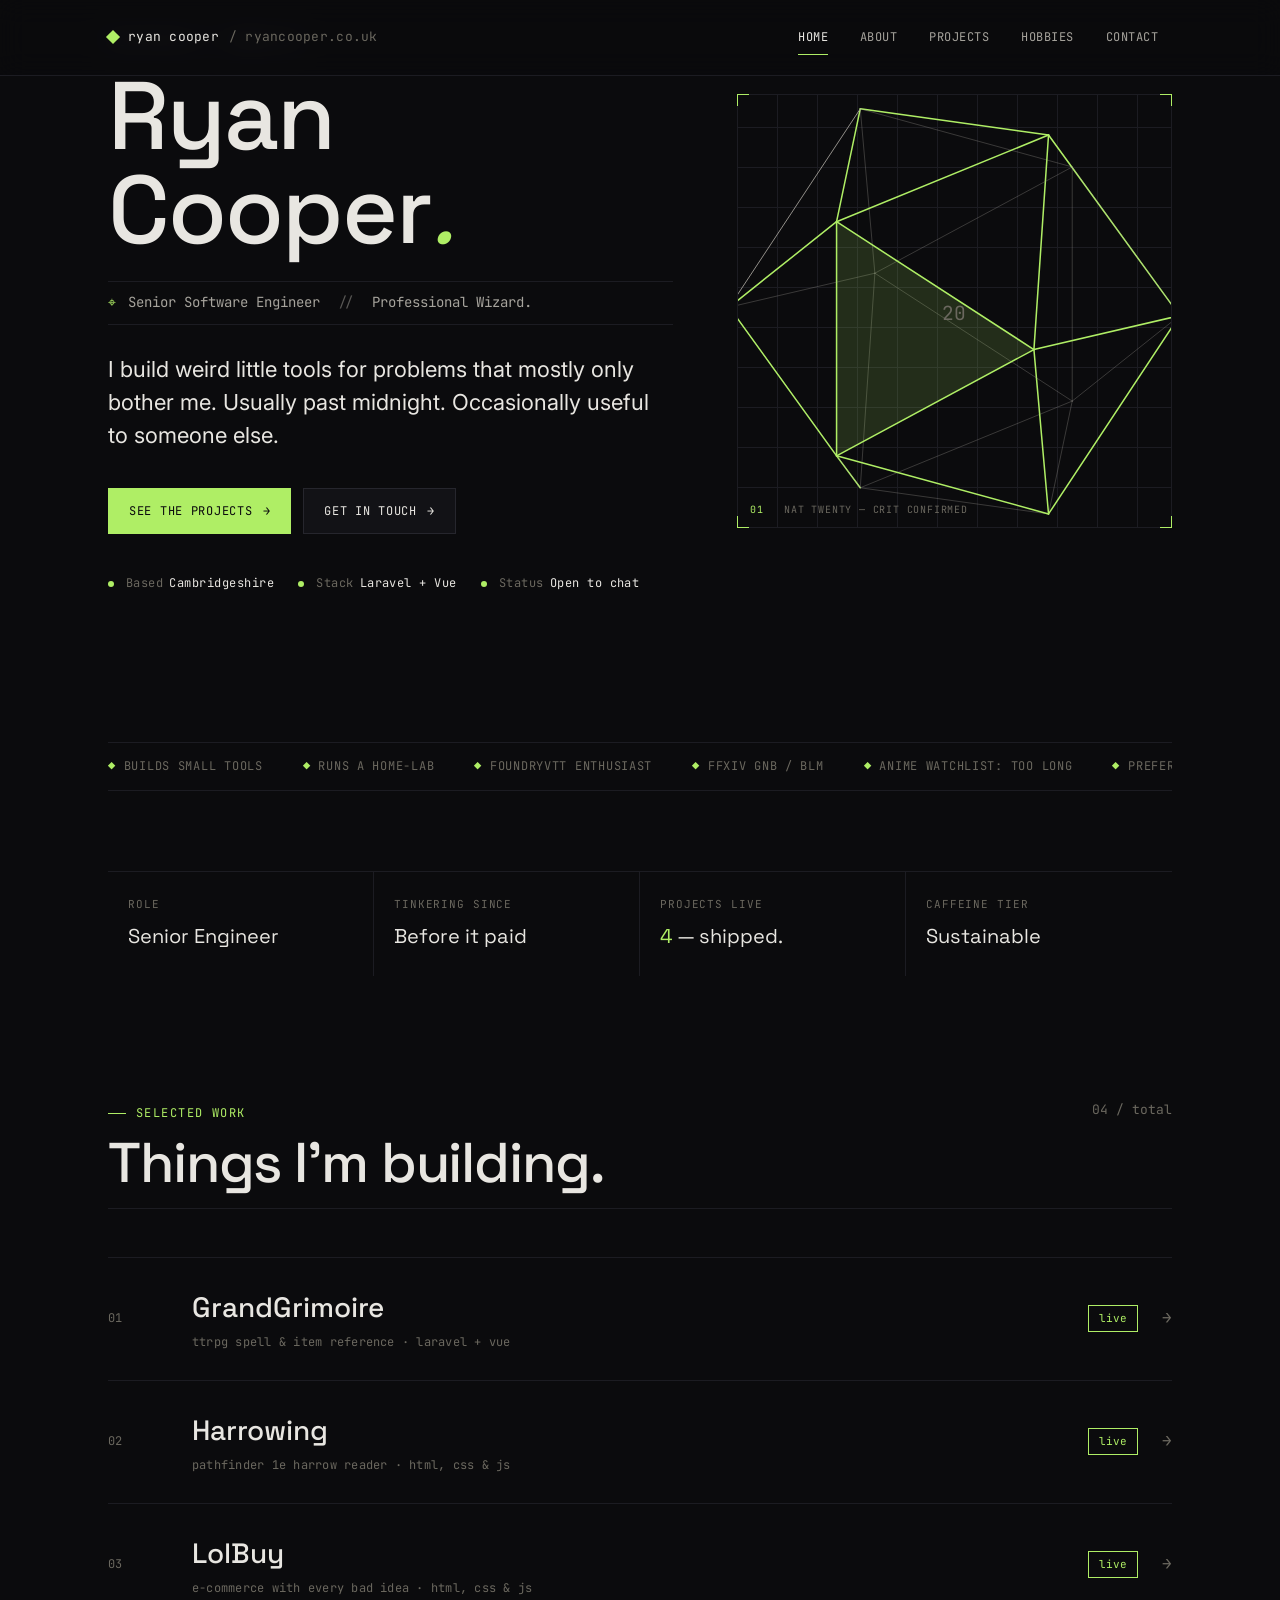
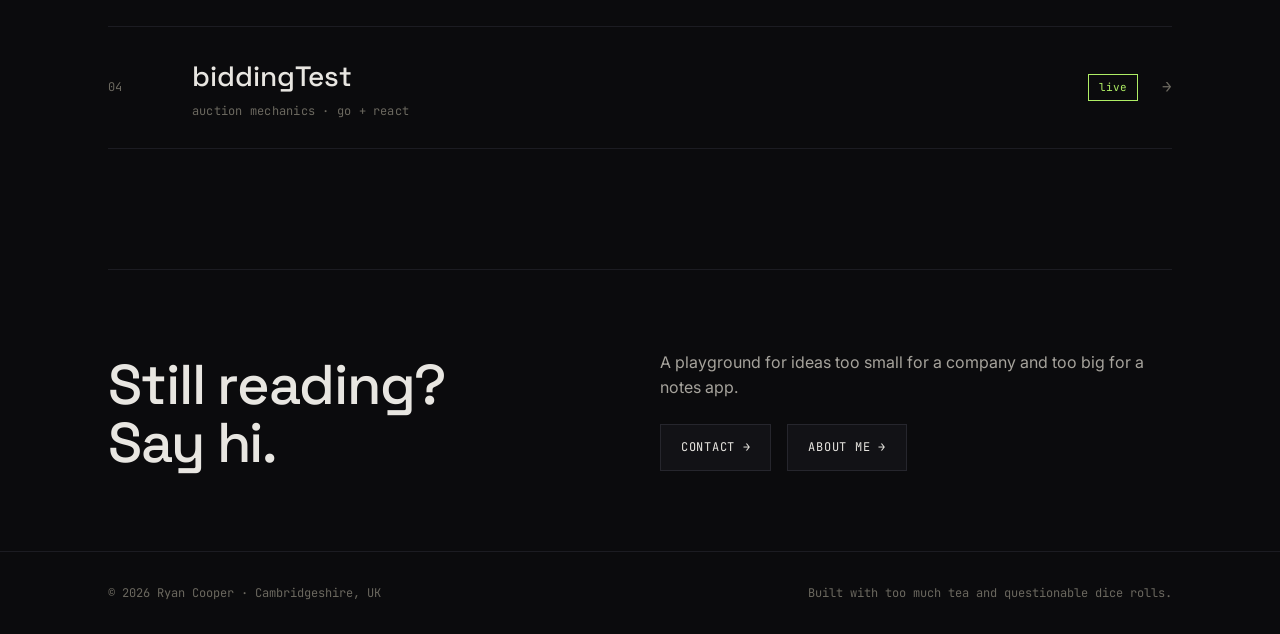
==== commit bad65a04: "new project links" ====
--- a/index.html
+++ b/index.html
@@ -328,7 +328,7 @@
     </div>
     <div class="summary-cell">
       <div class="k">Projects live</div>
-      <div class="v"><em>3</em> — shipped.</div>
+      <div class="v"><em>4</em> — shipped.</div>
     </div>
     <div class="summary-cell">
       <div class="k">Caffeine tier</div>
@@ -365,8 +365,8 @@
     </a>
     <a href="projects.html#bidding" class="project-row">
       <div class="num">04</div>
-      <div class="title">biddingTest<small>auction mechanics · go · early planning</small></div>
-      <div class="status">planned</div>
+      <div class="title">biddingTest<small>auction mechanics · go + react</small></div>
+      <div class="status live">live</div>
       <div class="arrow">→</div>
     </a>
   </div>
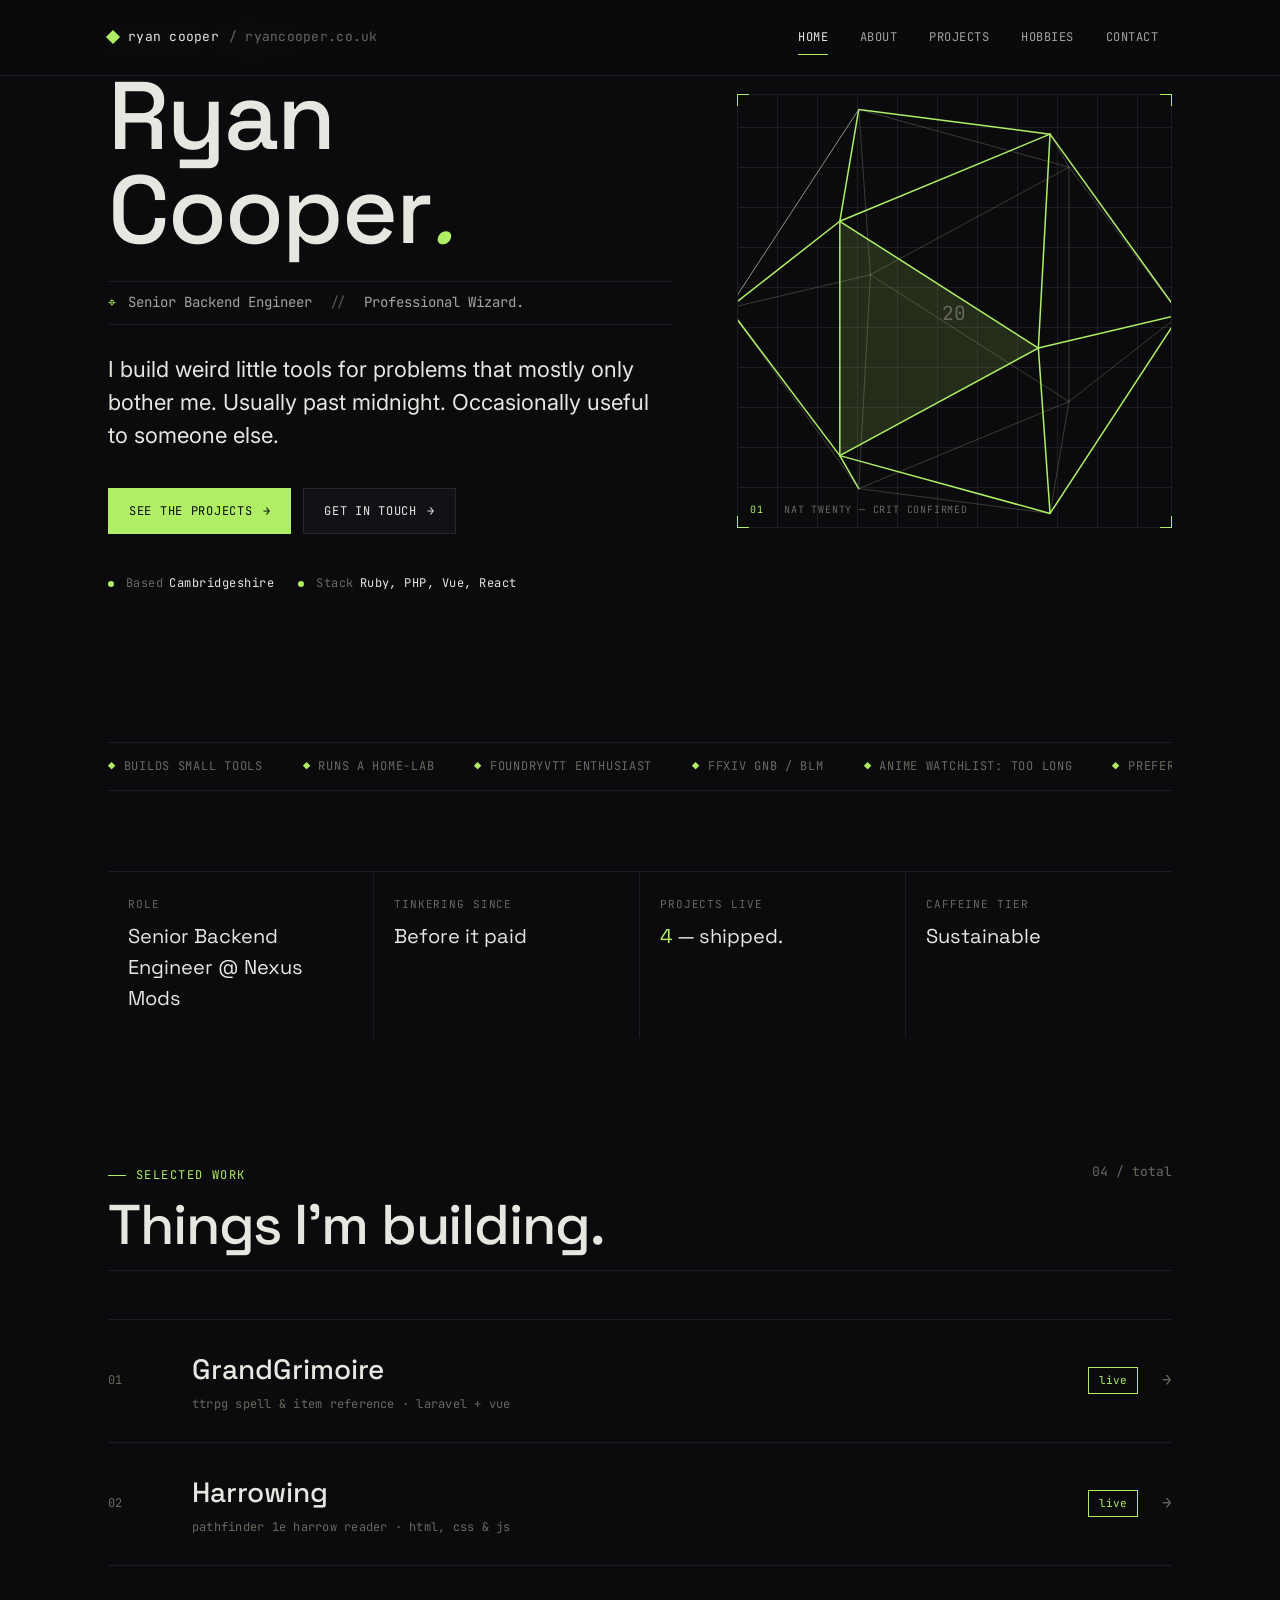
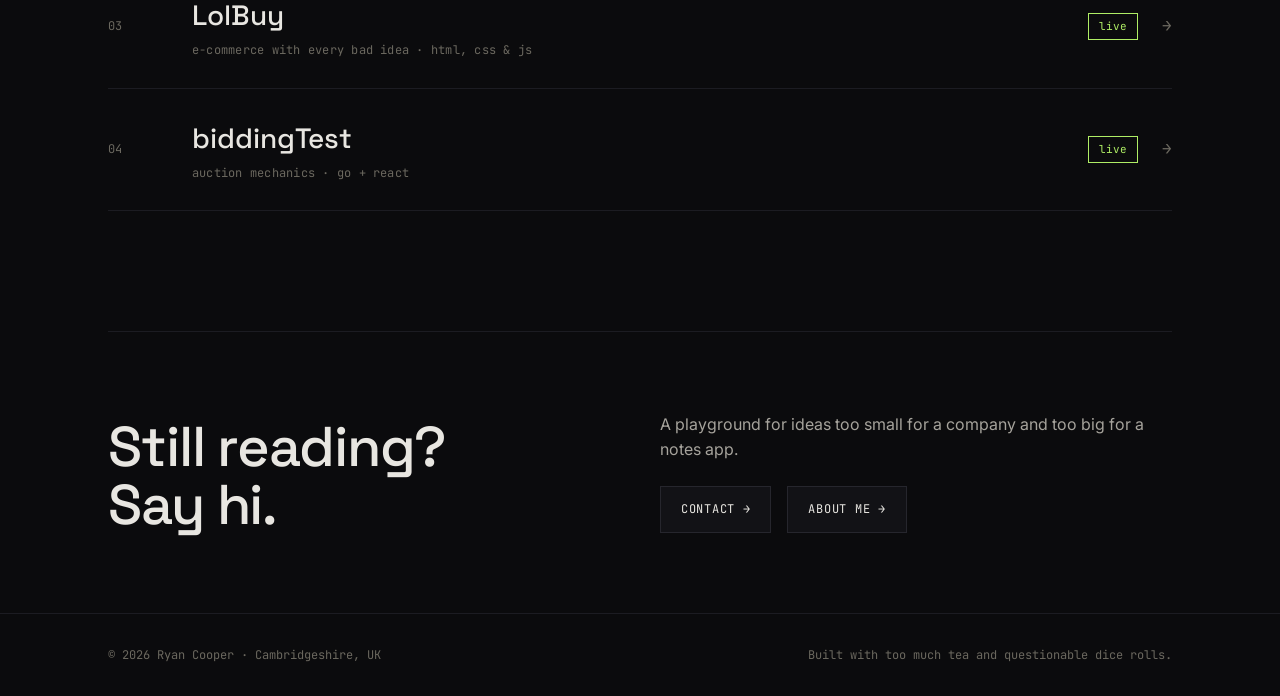
==== commit a298f9df: "Remove CV and email, update role, tidy genre map - Drop CV download (about + contact) and delete the" ====
--- a/index.html
+++ b/index.html
@@ -3,7 +3,7 @@
 <head>
 <meta charset="utf-8" />
 <meta name="viewport" content="width=device-width, initial-scale=1" />
-<title>Ryan Cooper — Senior Software Engineer</title>
+<title>Ryan Cooper — Senior Backend Engineer</title>
 <link rel="preconnect" href="https://fonts.googleapis.com">
 <link rel="preconnect" href="https://fonts.gstatic.com" crossorigin>
 <link href="https://fonts.googleapis.com/css2?family=Space+Grotesk:wght@400;500;600&family=Inter:wght@300;400;500&family=JetBrains+Mono:wght@300;400;500&display=swap" rel="stylesheet">
@@ -268,7 +268,7 @@
         Cooper<span class="accent">.</span>
       </h1>
       <div class="tag-line">
-        Senior Software Engineer <span style="opacity:0.5; margin: 0 6px;">//</span> Professional Wizard.
+        Senior Backend Engineer <span style="opacity:0.5; margin: 0 6px;">//</span> Professional Wizard.
       </div>
       <p class="lead">
         I build weird little tools for problems that mostly only bother me. Usually
@@ -285,8 +285,7 @@
 
       <div class="meta">
         <span>Based <em>Cambridgeshire</em></span>
-        <span>Stack <em>Laravel + Vue</em></span>
-        <span>Status <em>Open to chat</em></span>
+        <span>Stack <em>Ruby, PHP, Vue, React</em></span>
       </div>
     </div>
 
@@ -320,7 +319,7 @@
   <div class="summary">
     <div class="summary-cell">
       <div class="k">Role</div>
-      <div class="v">Senior Engineer</div>
+      <div class="v">Senior Backend Engineer @ Nexus Mods</div>
     </div>
     <div class="summary-cell">
       <div class="k">Tinkering since</div>
